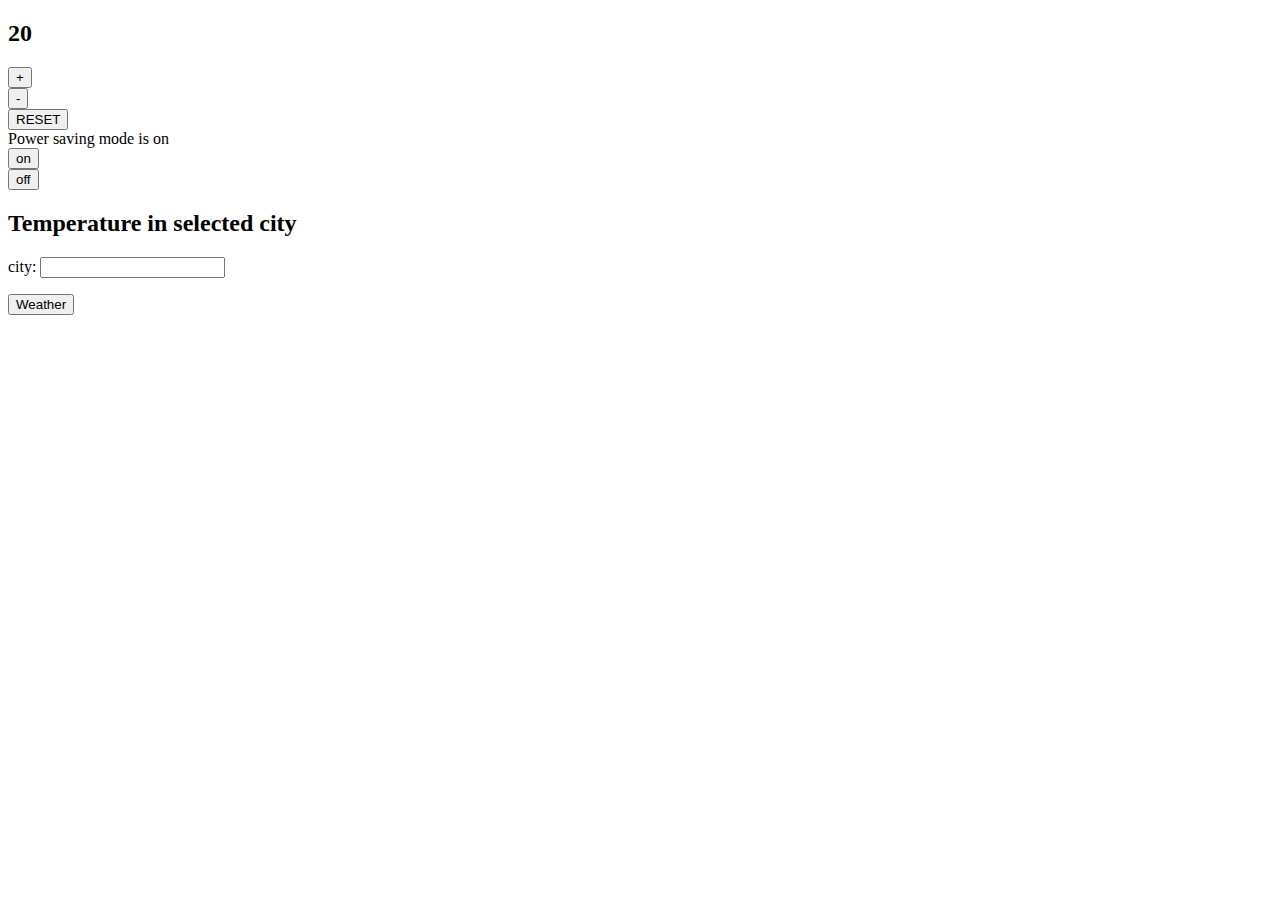
==== index.html @ 4178b2bd "added API" ====
<!DOCTYPE html>
<html>
  <head>
    <script src="src/Thermostat.js"></script>
    <script src="jquery.js"></script>
    <script src="interface.js"></script>
    <link href="application.css" rel="stylesheet" type="text/css">
    <title>Thermostat</title>
  </head>
  <body>
    <section>
      <h2 id="temperature"></h2>
      <p>
        <button id="temperature-up">+</button><br>
        <button id="temperature-down">-</button><br>
        <button id="temperature-reset">RESET</button><br>
        Power saving mode is <span id="power-saving-status">on</span><br>
        <button id="powersaving-on">on</button><br>
        <button id="powersaving-off">off</button>
      </p>
    </section>
    <section>
    <h2>Temperature in selected city</h2>
    <h2 id='city-temperature'></h2>
    <p>city: <input type="text" id="city-name"></p>
    <button id='provide-temperature'>Weather</button>
    </section>

  </body>

</html>
---- application.css ----
.green {
  color: green;
}

.yellow {
  color: black;
}

.red {
  color: red;
}
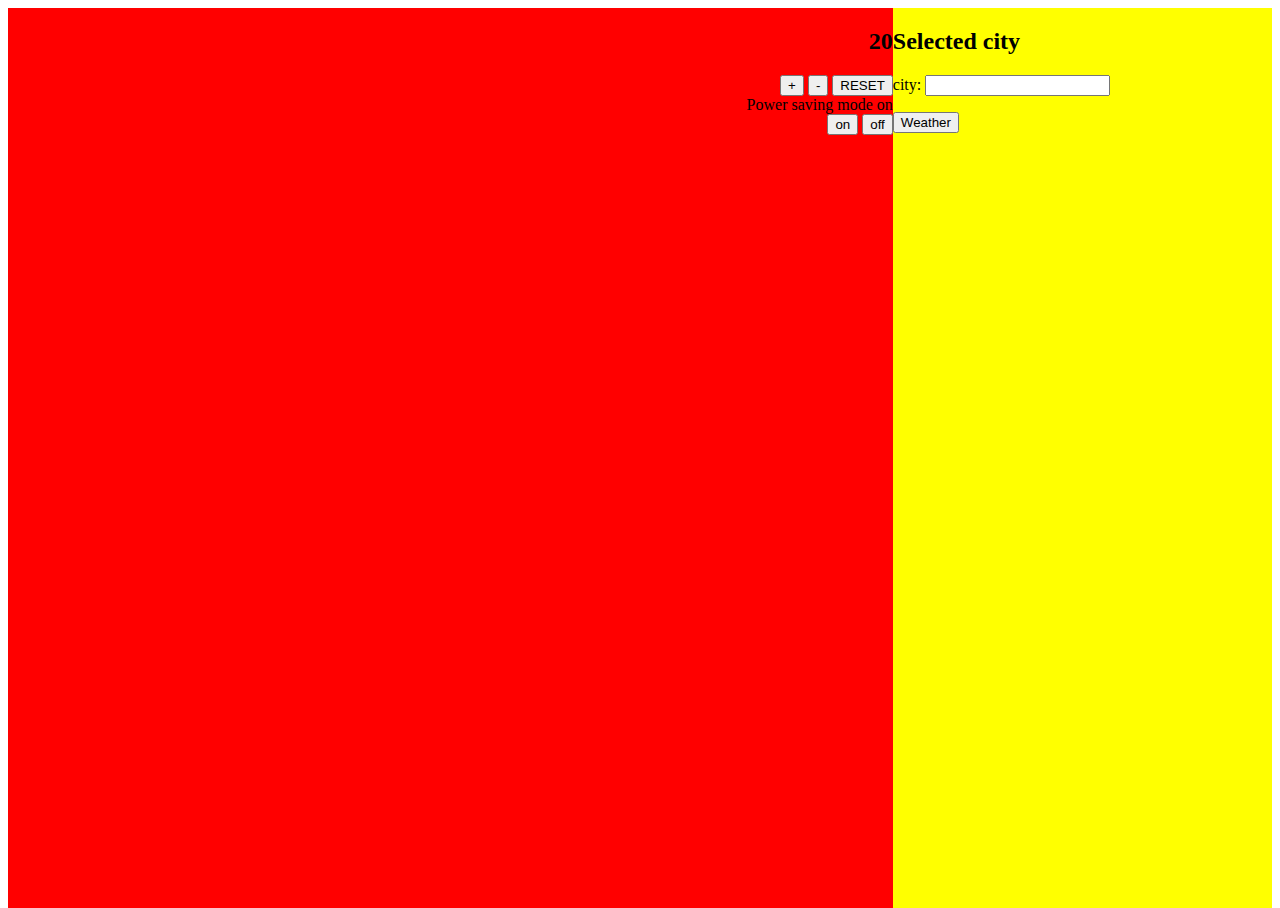
==== commit 55a69d3d: "thermostat reformatting WIP" ====
--- a/index.html
+++ b/index.html
@@ -8,23 +8,31 @@
     <title>Thermostat</title>
   </head>
   <body>
-    <section>
-      <h2 id="temperature"></h2>
-      <p>
-        <button id="temperature-up">+</button><br>
-        <button id="temperature-down">-</button><br>
-        <button id="temperature-reset">RESET</button><br>
-        Power saving mode is <span id="power-saving-status">on</span><br>
-        <button id="powersaving-on">on</button><br>
-        <button id="powersaving-off">off</button>
-      </p>
-    </section>
-    <section>
-    <h2>Temperature in selected city</h2>
-    <h2 id='city-temperature'></h2>
-    <p>city: <input type="text" id="city-name"></p>
-    <button id='provide-temperature'>Weather</button>
-    </section>
+    <div id="left-content">
+      <section>
+        <h2 id="temperature"></h2>
+        <div id="controls-temperature">
+          <button id="temperature-up">+</button>
+          <button id="temperature-down">-</button>
+          <button id="temperature-reset">RESET</button>
+        </div>
+        <div id="power-saving">
+        Power saving mode <span id="power-saving-status">on</span><br>
+        </div>
+        <div id="controls-power-saving">
+          <button id="powersaving-on">on</button>
+          <button id="powersaving-off">off</button>
+        </div>
+      </section>
+    </div>
+    <div id="right-content">
+      <section>
+      <h2>Selected city</h2>
+      <h2 id='city-temperature'></h2>
+      <p>city: <input type="text" id="city-name"></p>
+      <button id='provide-temperature'>Weather</button>
+      </section>
+    </div>
 
   </body>
 
--- a/application.css
+++ b/application.css
@@ -9,3 +9,52 @@
 .red {
   color: red;
 }
+
+body {
+    height:100%;
+}
+
+html{
+    height:100%;/* make sure it is at least as tall as the viewport */
+    position:relative;
+}
+
+#right-content {
+    float: right;
+    top:0;
+    bottom:0;
+    left:0;
+    right:0;
+    overflow:hidden;
+    width: 30%;
+    height: 100%;
+    background-color: yellow;
+}
+
+#left-content {
+    float: left;
+    top:0;
+    bottom:0;
+    left:0;
+    right:0;
+    overflow:hidden;
+    width: 70%;
+    height: 100%;
+    background-color: red
+}
+
+#temperature{
+  text-align: right;
+}
+
+#controls-temperature {
+  text-align: right;
+}
+
+#power-saving {
+  text-align: right;
+}
+
+#controls-power-saving {
+  text-align: right;
+}
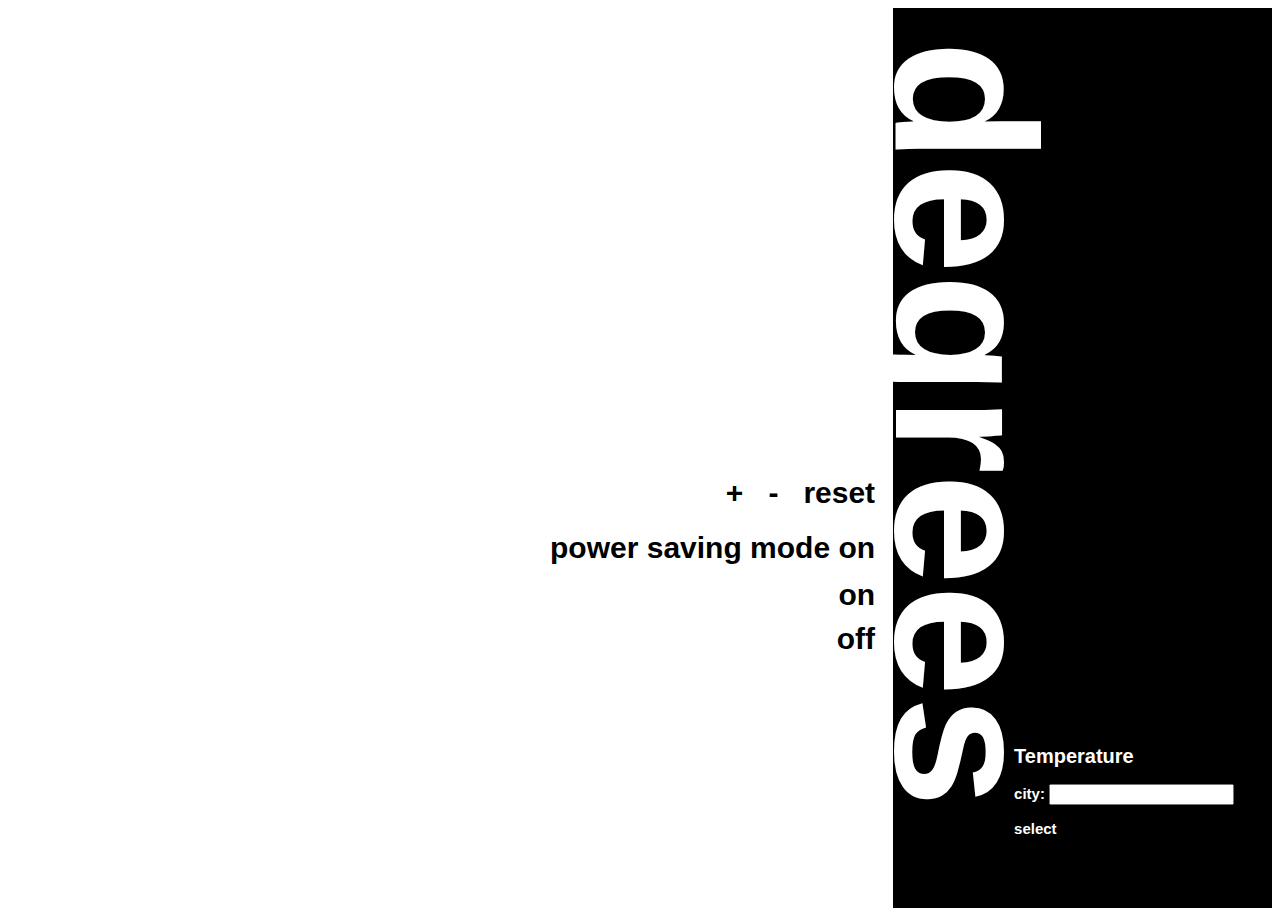
==== commit 10a42b10: "css implemented" ====
--- a/index.html
+++ b/index.html
@@ -8,31 +8,42 @@
     <title>Thermostat</title>
   </head>
   <body>
-    <div id="left-content">
-      <section>
+    <aside id="left-content">
+      <section class="temperature">
         <h2 id="temperature"></h2>
         <div id="controls-temperature">
           <button id="temperature-up">+</button>
           <button id="temperature-down">-</button>
-          <button id="temperature-reset">RESET</button>
-        </div>
+          <button id="temperature-reset">reset</button>
+        </div><br>
         <div id="power-saving">
-        Power saving mode <span id="power-saving-status">on</span><br>
+        power saving mode <span id="power-saving-status">on</span><br>
         </div>
         <div id="controls-power-saving">
-          <button id="powersaving-on">on</button>
+          <button id="powersaving-on">on</button><br>
           <button id="powersaving-off">off</button>
         </div>
       </section>
-    </div>
-    <div id="right-content">
-      <section>
-      <h2>Selected city</h2>
-      <h2 id='city-temperature'></h2>
-      <p>city: <input type="text" id="city-name"></p>
-      <button id='provide-temperature'>Weather</button>
-      </section>
-    </div>
+      <svg class='rectangle'>
+        <rect id="rectangle">
+      </svg>
+    </aside>
+    <aside id="right-content">
+      <aside>
+        <h2 id="degrees">degrees</h2>
+      </aside>
+      <aside>
+        <div id="thermostat">
+          <img src="http://www.clker.com/cliparts/S/S/4/H/O/k/black-thermometer-md.png">
+        </div>
+        <div id="city">
+          <h2 id="selected-city">Temperature
+          <span id='city-temperature'></span></h2>
+          <p>city: <input type="text" id="city-name"></p>
+          <button id='provide-temperature'>select</button>
+        </div>
+      </aside>
+    </aside>
 
   </body>
 
--- a/application.css
+++ b/application.css
@@ -20,7 +20,7 @@
 }
 
 #right-content {
-    float: right;
+    position: relative;
     top:0;
     bottom:0;
     left:0;
@@ -28,10 +28,65 @@
     overflow:hidden;
     width: 30%;
     height: 100%;
-    background-color: yellow;
+    background-color: black;
+}
+
+#degrees {
+  position: absolute;
+  font-family: Arial, Helvetica, sans-serif;
+  font-size: 200px;
+  -webkit-transform: rotate(90deg);
+  top: 15%;
+  right: -20%;
+  color: white;
+}
+
+#city {
+  position: absolute;
+  right: 10%;
+  top: 80%;
+}
+
+#selected-city {
+  font-family: Arial, Helvetica, sans-serif;
+  font-size: 20px;
+  font-weight: bold;
+  color: white;
+}
+
+#city-temperature {
+  font-family: Arial, Helvetica, sans-serif;
+  font-size: 20px;
+  font-weight: bold;
+  color: white;
+}
+
+#city p, h2 {
+  font-family: Arial, Helvetica, sans-serif;
+  font-size: 15px;
+  font-weight: bold;
+  color: white;
+}
+
+#thermostat {
+  position: absolute;
+  right: -10%;
+  top: 30%;
+}
+
+#provide-temperature {
+  background:none;
+  border:none;
+  margin:0;
+  padding:0;
+  font-size: 15px;
+  font-family: Arial, Helvetica, sans-serif;
+  font-weight: bold;
+  color: white;
 }
 
 #left-content {
+    position: relative;
     float: left;
     top:0;
     bottom:0;
@@ -40,21 +95,110 @@
     overflow:hidden;
     width: 70%;
     height: 100%;
-    background-color: red
-}
-
-#temperature{
-  text-align: right;
+    background-color: white;
+}
+
+.temperature {
+  position: absolute;
+  right: 2%;
+  top: 20%;
+}
+
+#temperature {
+  font-family: Arial, Helvetica, sans-serif;
+  font-size: 200px;
+  text-align: right;
+  line-height: 0%;
+  margin-right: -7px;
 }
 
 #controls-temperature {
   text-align: right;
+  line-height: 0%;
+  top: 20%;
+  margin-top: -50px;
+  font-size: 100px;
+}
+
+#temperature-up {
+  background:none;
+  border:none;
+  margin:0;
+  padding:0;
+  font-size: 30px;
+  font-family: Arial, Helvetica, sans-serif;
+  font-weight: bold;
+}
+
+#temperature-down {
+  background:none;
+  border:none;
+  margin:0;
+  padding:0;
+  font-size: 30px;
+  font-family: Arial, Helvetica, sans-serif;
+  font-weight: bold;
+}
+
+#temperature-reset {
+  background:none;
+  border:none;
+  margin:0;
+  padding:0;
+  font-size: 30px;
+  font-family: Arial, Helvetica, sans-serif;
+  font-weight: bold;
 }
 
 #power-saving {
-  text-align: right;
+  line-height: 40px;
+  text-align: right;
+  font-family: Arial, Helvetica, sans-serif;
+  font-size: 30px;
+  padding-bottom: 10px;
+  font-weight: bold;
 }
 
 #controls-power-saving {
   text-align: right;
 }
+
+#powersaving-on {
+  background:none;
+  border:none;
+  margin:0;
+  padding:0;
+  font-size: 30px;
+  font-family: Arial, Helvetica, sans-serif;
+  padding-bottom: 10px;
+  font-weight: bold;
+}
+
+#powersaving-off {
+  background:none;
+  border:none;
+  margin:0;
+  padding:0;
+  font-size: 30px;
+  font-family: Arial, Helvetica, sans-serif;
+  font-weight: bold;
+}
+
+.rectangle {
+  position: relative;
+  left: 2%;
+  top: 60%;
+  margin: 0;
+  padding: 0;
+  border: 0;
+}
+
+#rectangle {
+  position: absolute;
+  height: 50px;
+  fill: red;
+  top: 50%;
+  margin: 0;
+  padding: 0;
+  border: 0;
+}
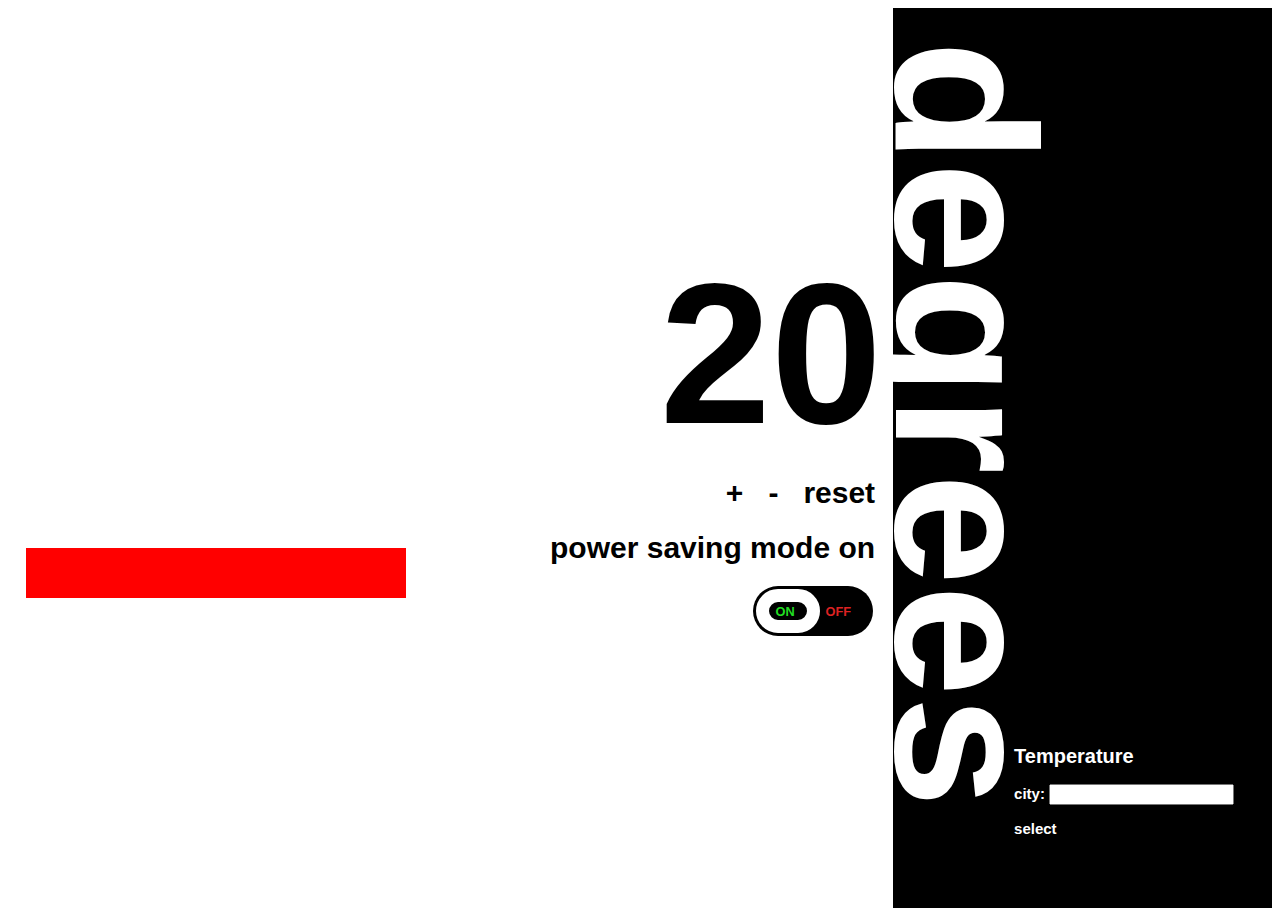
==== commit 1fddb341: "styled thermostat" ====
--- a/index.html
+++ b/index.html
@@ -17,14 +17,19 @@
           <button id="temperature-reset">reset</button>
         </div><br>
         <div id="power-saving">
-        power saving mode <span id="power-saving-status">on</span><br>
-        </div>
-        <div id="controls-power-saving">
-          <button id="powersaving-on">on</button><br>
-          <button id="powersaving-off">off</button>
+        power saving mode <span id="power-saving-status">on</span>
+        </div><br>
+        <div class="one">
+          <div class="button-wrap">
+            <div class="button-bg">
+              <div class="powersaving-on">on</div>
+              <div class="powersaving-off">off</div>
+              <div class="button-switch"></div>
+            </div>
+          </div>
         </div>
       </section>
-      <svg class='rectangle'>
+      <svg class='rectangle' width="700">
         <rect id="rectangle">
       </svg>
     </aside>
--- a/application.css
+++ b/application.css
@@ -1,3 +1,9 @@
+*, *:before, *:after {
+   -moz-box-sizing: border-box;
+  -webkit-box-sizing: border-box;
+  box-sizing: border-box;
+}
+
 .green {
   color: green;
 }
@@ -159,29 +165,53 @@
   font-weight: bold;
 }
 
-#controls-power-saving {
-  text-align: right;
-}
-
-#powersaving-on {
-  background:none;
-  border:none;
-  margin:0;
-  padding:0;
-  font-size: 30px;
-  font-family: Arial, Helvetica, sans-serif;
-  padding-bottom: 10px;
-  font-weight: bold;
-}
-
-#powersaving-off {
-  background:none;
-  border:none;
-  margin:0;
-  padding:0;
-  font-size: 30px;
-  font-family: Arial, Helvetica, sans-serif;
-  font-weight: bold;
+.one {
+  margin-top: -50px;
+  margin-right: -200px;
+  font-family: Arial, Helvetica, sans-serif;
+}
+
+.one .button-wrap {
+  width: 120px;
+  margin: 40px auto 0;
+  cursor: pointer;
+}
+.one .button-bg {
+  width: 100%;
+  height: 100%;
+  background-color: #000;
+  border-radius: 40px;
+  padding: 3px;
+  color:#fff;
+  transition:all 0.2s ease;
+}
+.one .button-switch {
+  position:relative;
+  left:0px;
+  width: 64px;
+  height: 44px;
+  border:solid 13px;
+  border-radius: 36px;
+  transition:all 0.2s ease;
+}
+.one .button-active .button-switch { left:50px; }
+.one .powersaving-off,
+.one .powersaving-on {
+  position:absolute;
+  transition:all 0.2s ease;
+  padding-top:15px;
+  font-size:0.8em;
+  text-transform:uppercase;
+  font-weight:bold;
+}
+.one .powersaving-off { margin-left:70px; color:#dd2222;}
+.one .powersaving-on { margin-left:20px; color:#22dd22; }
+.one .button-active .powersaving-on { color:#22dd22; }
+.one .button-active .powersaving-off { color:#dd2222; }
+.one .button-active .button-bg { background-color:#000; }
+
+.button-bg {
+  text-align: right;
 }
 
 .rectangle {
